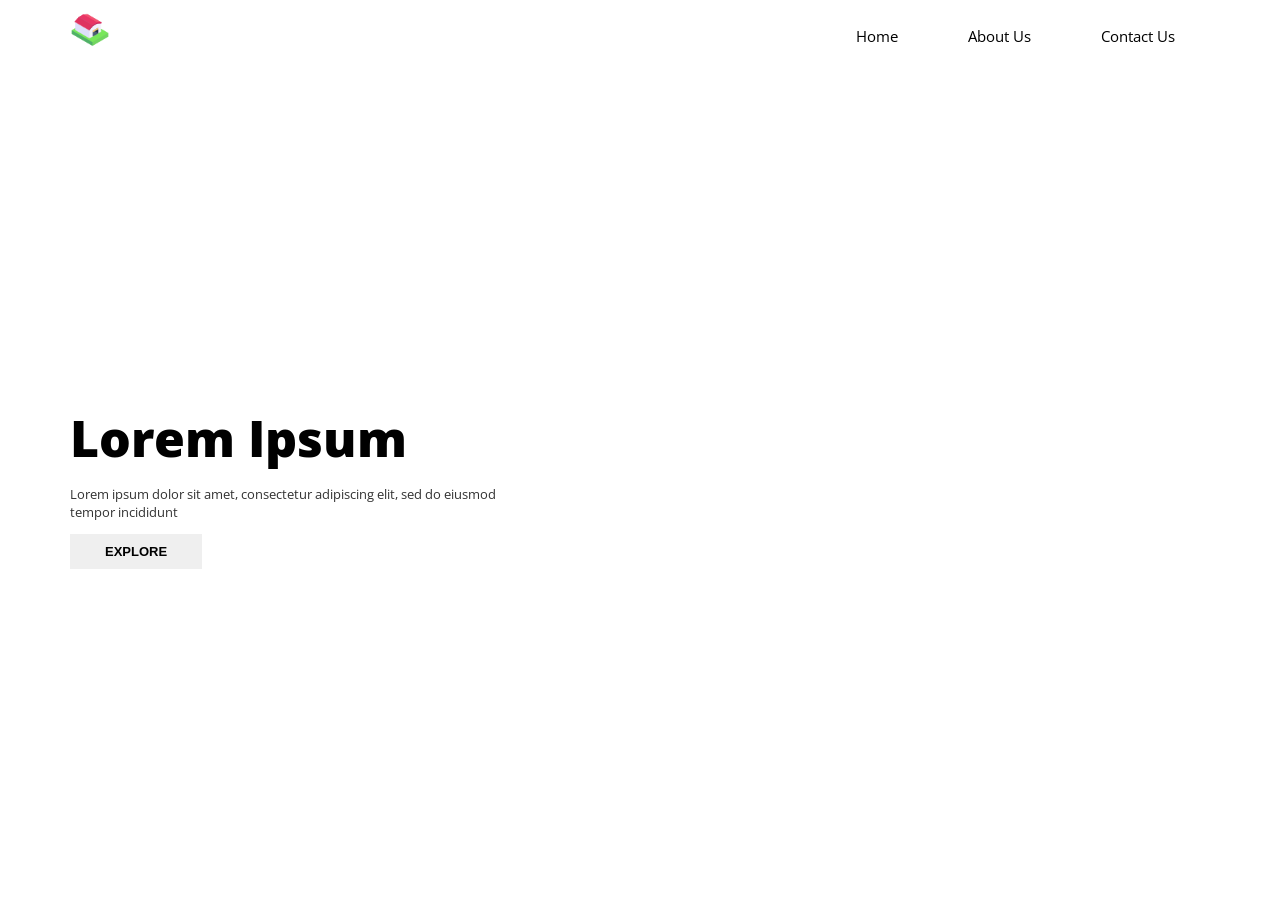
==== index.html @ e2f6b242 "Add files via upload" ====
<!DOCTYPE html>
<html lang="en">
<head>
    <meta charset="UTF-8">
    <meta http-equiv="X-UA-Compatible" content="IE=edge">
    <meta name="viewport" content="width=device-width, initial-scale=1.0">
    <title>Cake</title>
    <link rel="stylesheet" href="./assets/css/style.css">
</head>
<body>
    <section id="main">
        <nav>
            <img src="./assets/img/icon.png" height="40px" alt="">
            <ul>
                <li><a href="">Home</a></li>
                <li><a href="">About Us</a></li>
                <li><a href="">Contact Us</a></li>
            </ul>
        </nav>
        <div class="content">
            <div>
                <h1>Lorem Ipsum</h1>
                <p>Lorem ipsum dolor sit amet, consectetur adipiscing elit, sed do eiusmod tempor incididunt</p>
                <button>EXPLORE</button>

            </div>
        </div>
    </section>
    
</body>
</html>
---- assets/css/style.css ----
@import url('https://fonts.googleapis.com/css2?family=Open+Sans:wght@300;400;500;600;700;800&display=swap');

body, html{
    padding: 0%;
    margin: 0%;
    font-family: 'Open Sans', sans-serif;
}
#main{
    background: url(../img/Background.jpg) no-repeat;
    height: 100vh;
    background-size: cover;
    background-position: center;
} 
#main nav{
    display: flex;
    padding: 10PX 70PX;
    justify-content: space-between;
}
#main nav ul{
    display: flex;
    list-style: none;
}
#main nav ul li{
    margin: 0px 35px;
    font-size: 15px;
}
#main nav ul a{
    color: black;
    text-decoration: none;
}
#main .content{
    display: flex;
    align-items: center;
    height: calc(100vh - 72px);
    padding: 0 70px;
    color: black;
}
#main .content div{
    width: 450px;
    margin: 0;
}
#main .content h1{
    font-size: 50px;
    font-weight: 900;
    margin: 0;
}
#main .content p{
    font-size: 13px;
    opacity: 80%;
}
#main .content button{
    padding: 10px 35px;
    border: none;
    font-weight: 600;
    font-size: 13px;
    cursor: pointer;

}
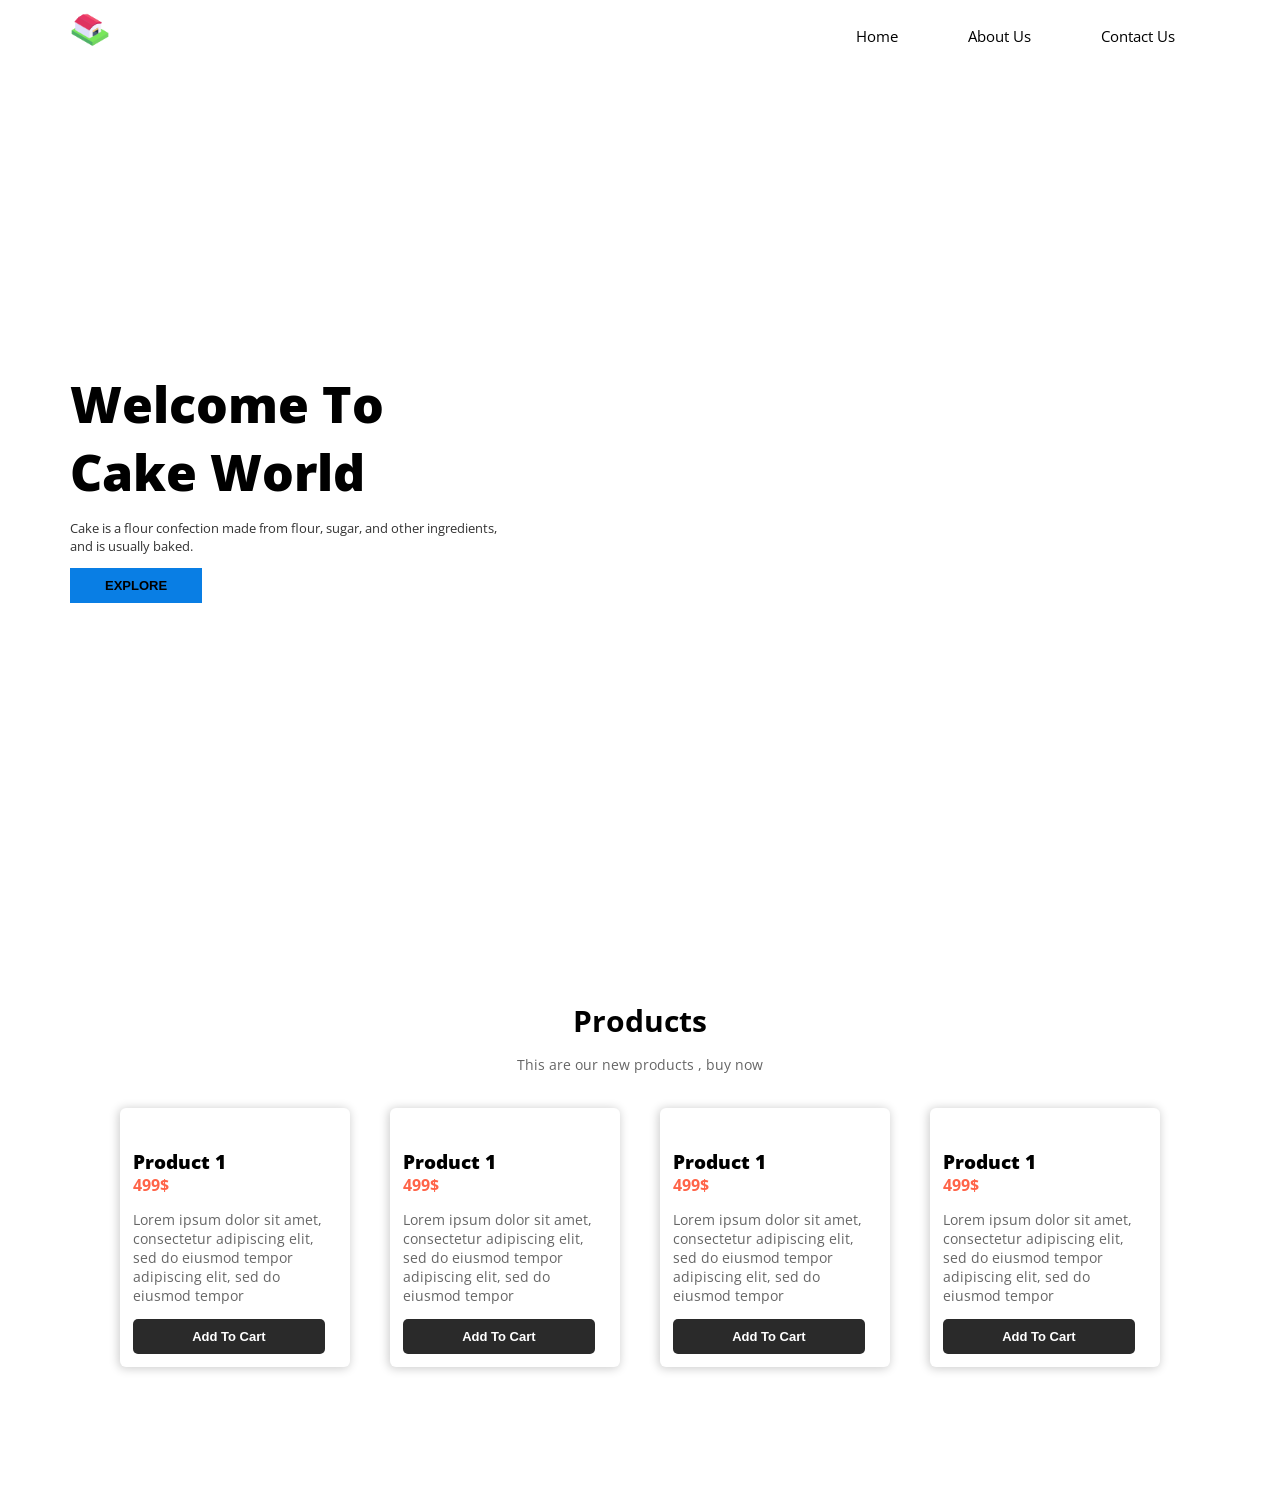
==== commit b824843e: "Update index.html" ====
--- a/index.html
+++ b/index.html
@@ -19,13 +19,60 @@
         </nav>
         <div class="content">
             <div>
-                <h1>Lorem Ipsum</h1>
-                <p>Lorem ipsum dolor sit amet, consectetur adipiscing elit, sed do eiusmod tempor incididunt</p>
+                <h1>Welcome To Cake World</h1>
+                <p>Cake is a flour confection made from flour, sugar, and other ingredients, and is usually baked.</p>
                 <button>EXPLORE</button>
 
             </div>
         </div>
     </section>
+
+    <section id="products">
+        <div class="title">
+            <h2>Products</h2>
+            <div class="des">
+                <p>This are our new products , buy now</p>
+            </div>
+        </div>
+        <div class="items">
+            <div class="card">
+                    <img src="./assets/img/cake1.png" alt="">
+                    <div class="car-d">
+                        <h3>Product 1</h3>
+                        <h5>499$</h5>
+                        <p>Lorem ipsum dolor sit amet, consectetur adipiscing elit, sed do eiusmod tempor adipiscing elit, sed do eiusmod tempor</p>
+                        <button>Add To Cart</button>
+                    </div> 
+            </div>
+            <div class="card">
+                <img src="./assets/img/cake2.png" alt="">
+                <div class="car-d">
+                    <h3>Product 1</h3>
+                    <h5>499$</h5>
+                    <p>Lorem ipsum dolor sit amet, consectetur adipiscing elit, sed do eiusmod tempor adipiscing elit, sed do eiusmod tempor</p>
+                    <button>Add To Cart</button>
+                </div>
+            </div>
+            <div class="card">
+                <img src="./assets/img/cake3.png" alt="">
+                <div class="car-d">
+                    <h3>Product 1</h3>
+                    <h5>499$</h5>
+                    <p>Lorem ipsum dolor sit amet, consectetur adipiscing elit, sed do eiusmod tempor adipiscing elit, sed do eiusmod tempor</p>
+                    <button>Add To Cart</button>
+                </div>
+            </div>
+            <div class="card">
+                <img src="./assets/img/cake4.png" alt="">
+                <div class="car-d">
+                    <h3>Product 1</h3>
+                    <h5>499$</h5>
+                    <p>Lorem ipsum dolor sit amet, consectetur adipiscing elit, sed do eiusmod tempor adipiscing elit, sed do eiusmod tempor</p>
+                    <button>Add To Cart</button>
+                </div>
+            </div>
+        </div>
+    </section>
     
 </body>
-</html>+</html>
--- a/assets/css/style.css
+++ b/assets/css/style.css
@@ -54,5 +54,68 @@
     font-weight: 600;
     font-size: 13px;
     cursor: pointer;
+    background-color: rgb(9, 126, 228);
 
-}+}
+
+#products{
+    padding: 100px 0;
+}
+#products .title{
+    text-align: center;
+    display: flex;
+    flex-direction: column;
+   justify-content: center;
+}
+#products .title h2{
+    font-size: 30px;
+    font-weight: 700;
+    margin: 0;
+}
+#products .title p{
+    padding: 0 400px;
+    font-size: 14px;
+    opacity: 60%;
+}
+#products .items{
+    margin: 0 100px;
+    display: flex;
+    
+}
+#products .items img{
+    width: 100% ;
+}
+.card{
+    margin: 20px;
+    box-shadow: -1px 1px 10px 1px #00000030;
+    border-radius: 6px;
+    
+}
+.card h3{
+    font-weight: 800;
+    color: rgb(0, 0, 0);
+    margin-bottom: 0;
+}
+.card h5{
+    margin: 0;
+    font-size: 16px;
+    color: tomato;
+}
+.card p{
+    font-size: 14px;
+    opacity: 60%;
+}
+.card button{
+    border: none;
+    width: 94%;
+    padding: 10px;
+    background: #2a2a2a;
+    color: white;
+    font-weight: 600;
+    font-size: 13px;
+    border-radius: 5px;
+    cursor: pointer;
+}
+.card .car-d{
+    padding: 0 13px 13px 13px;
+}
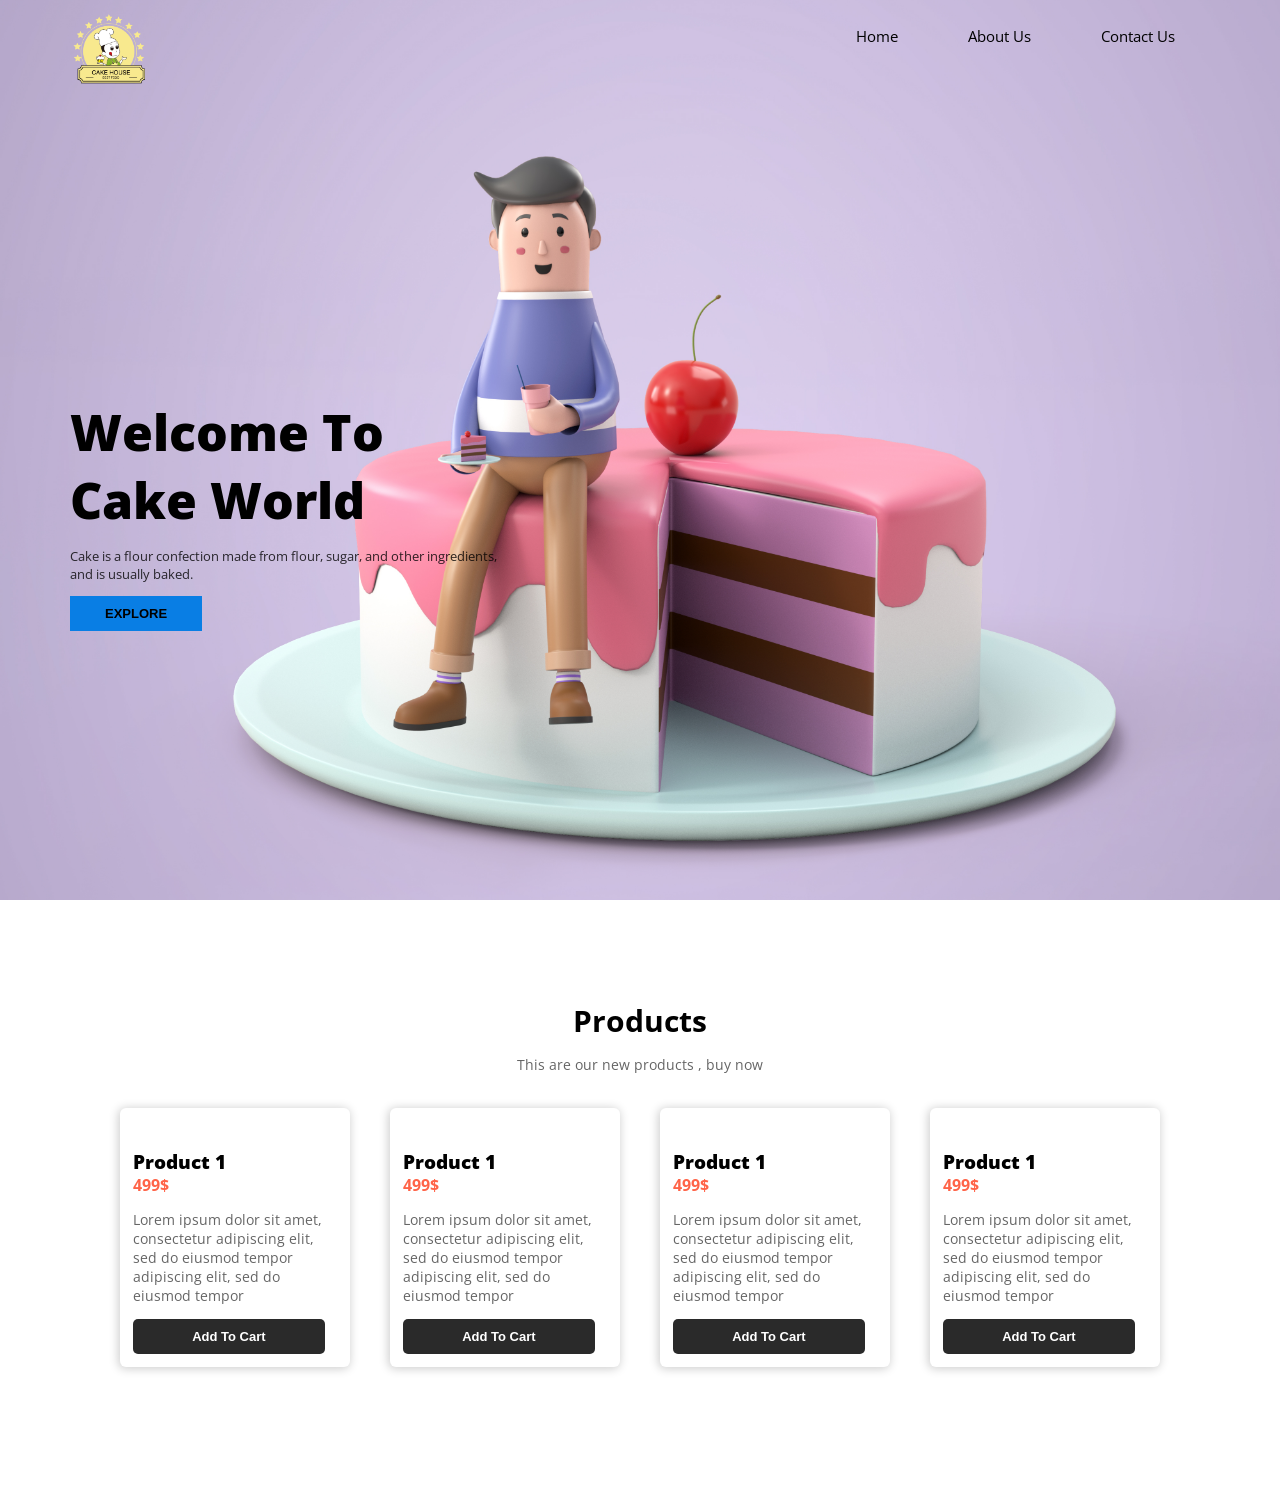
==== commit b463e8c1: "Update index.html" ====
--- a/index.html
+++ b/index.html
@@ -10,7 +10,7 @@
 <body>
     <section id="main">
         <nav>
-            <img src="./assets/img/icon.png" height="40px" alt="">
+            <img src="./assets/img/icon.png" height="80px" alt="">
             <ul>
                 <li><a href="">Home</a></li>
                 <li><a href="">About Us</a></li>
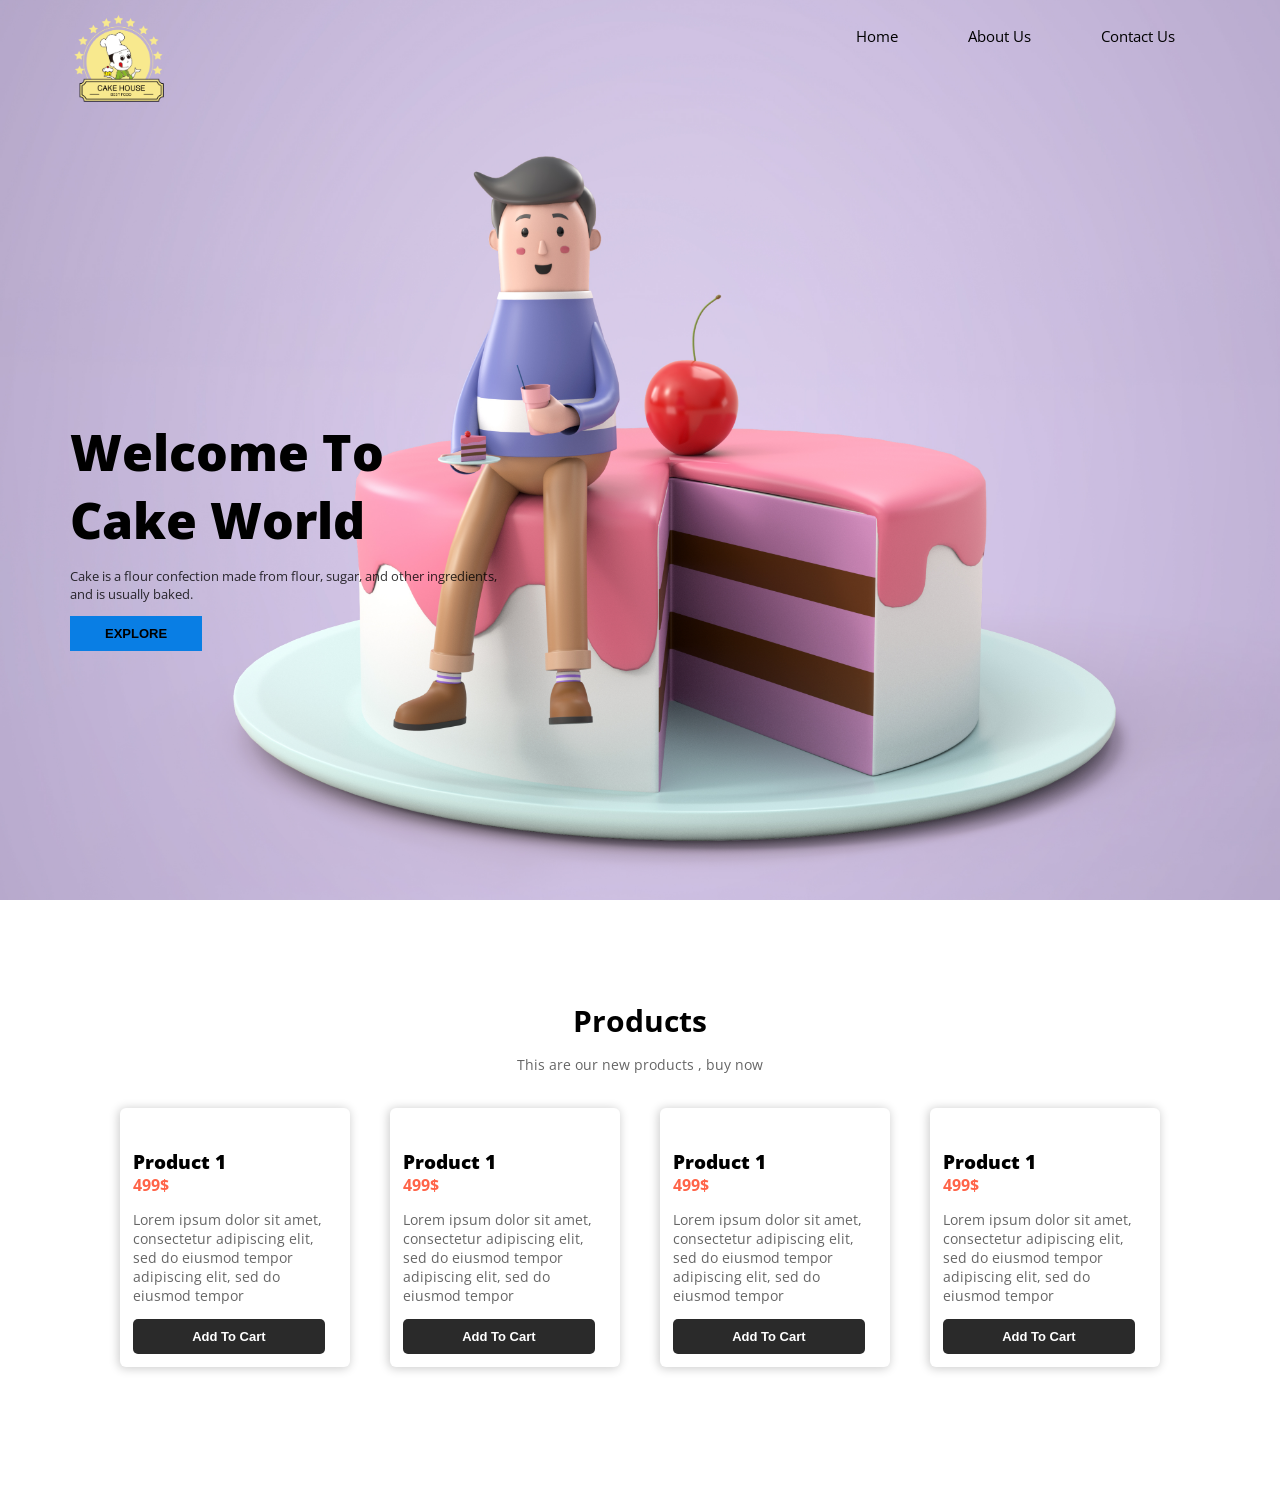
==== commit 835725b7: "Update index.html" ====
--- a/index.html
+++ b/index.html
@@ -10,7 +10,7 @@
 <body>
     <section id="main">
         <nav>
-            <img src="./assets/img/icon.png" height="80px" alt="">
+            <img src="./assets/img/icon.png" height="100px" alt="">
             <ul>
                 <li><a href="">Home</a></li>
                 <li><a href="">About Us</a></li>
@@ -36,16 +36,7 @@
         </div>
         <div class="items">
             <div class="card">
-                    <img src="./assets/img/cake1.png" alt="">
-                    <div class="car-d">
-                        <h3>Product 1</h3>
-                        <h5>499$</h5>
-                        <p>Lorem ipsum dolor sit amet, consectetur adipiscing elit, sed do eiusmod tempor adipiscing elit, sed do eiusmod tempor</p>
-                        <button>Add To Cart</button>
-                    </div> 
-            </div>
-            <div class="card">
-                <img src="./assets/img/cake2.png" alt="">
+                <img src="./assets/img/cake1.png" alt="">
                 <div class="car-d">
                     <h3>Product 1</h3>
                     <h5>499$</h5>
@@ -54,7 +45,7 @@
                 </div>
             </div>
             <div class="card">
-                <img src="./assets/img/cake3.png" alt="">
+                <img src="./assets/img/cake1.png" alt="">
                 <div class="car-d">
                     <h3>Product 1</h3>
                     <h5>499$</h5>
@@ -63,7 +54,7 @@
                 </div>
             </div>
             <div class="card">
-                <img src="./assets/img/cake4.png" alt="">
+                <img src="./assets/img/cake1.png" alt="">
                 <div class="car-d">
                     <h3>Product 1</h3>
                     <h5>499$</h5>
@@ -71,6 +62,16 @@
                     <button>Add To Cart</button>
                 </div>
             </div>
+            <div class="card">
+                <img src="./assets/img/cake1.png" alt="">
+                <div class="car-d">
+                    <h3>Product 1</h3>
+                    <h5>499$</h5>
+                    <p>Lorem ipsum dolor sit amet, consectetur adipiscing elit, sed do eiusmod tempor adipiscing elit, sed do eiusmod tempor</p>
+                    <button>Add To Cart</button>
+                </div>
+            </div>
+            
         </div>
     </section>
     
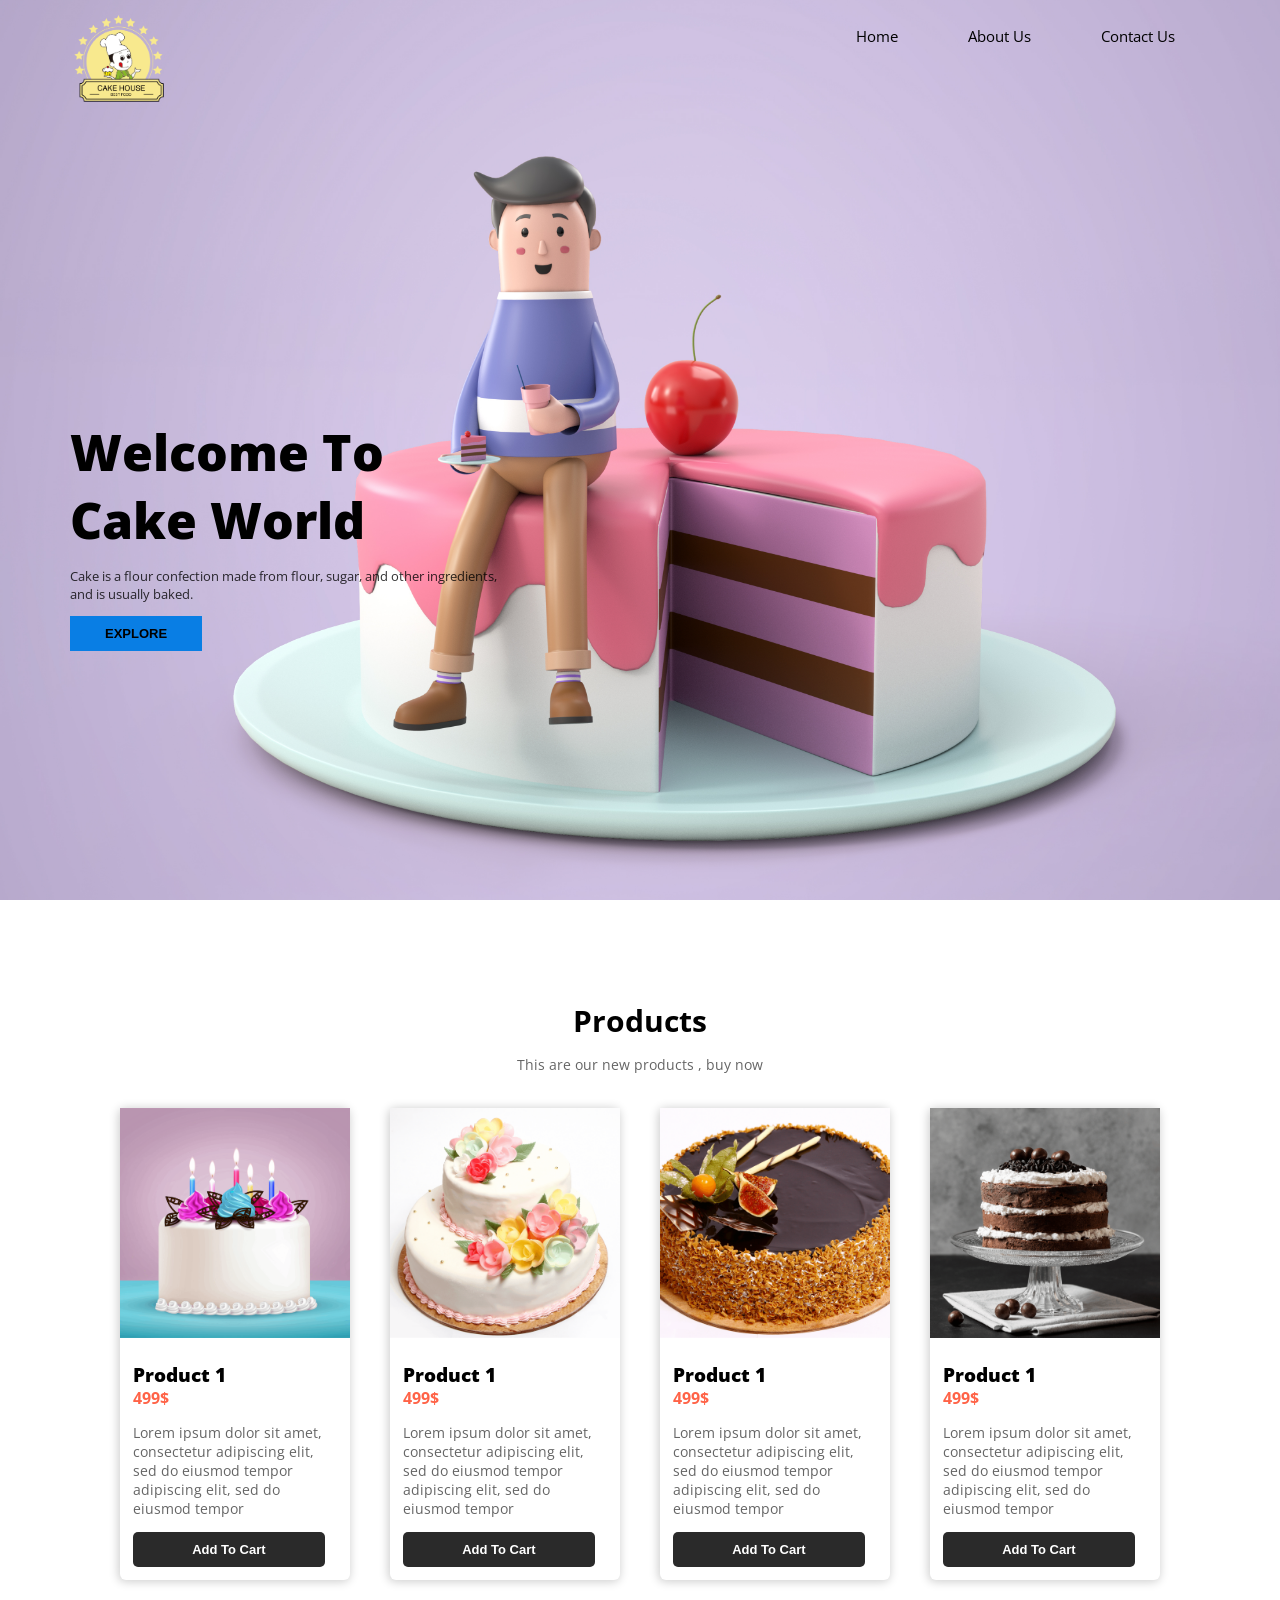
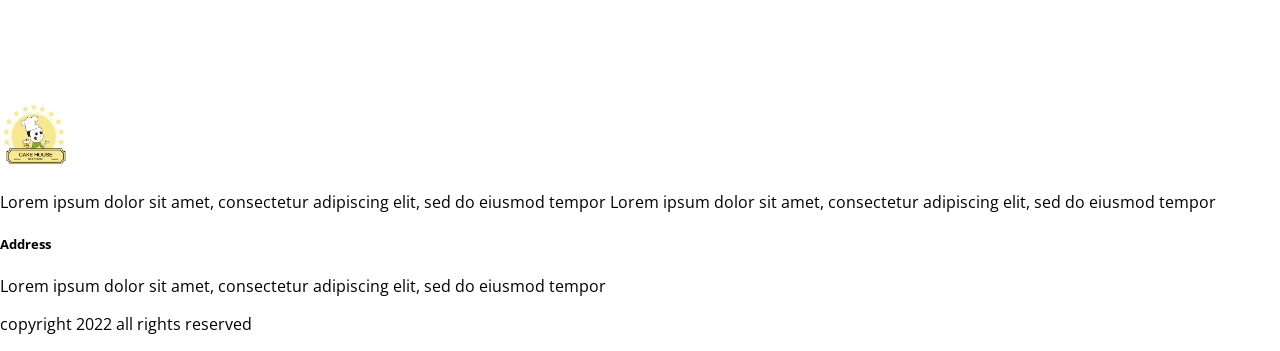
==== commit 79a16e26: "Update index.html" ====
--- a/index.html
+++ b/index.html
@@ -45,7 +45,7 @@
                 </div>
             </div>
             <div class="card">
-                <img src="./assets/img/cake1.png" alt="">
+                <img src="./assets/img/cake2.png" alt="">
                 <div class="car-d">
                     <h3>Product 1</h3>
                     <h5>499$</h5>
@@ -54,7 +54,7 @@
                 </div>
             </div>
             <div class="card">
-                <img src="./assets/img/cake1.png" alt="">
+                <img src="./assets/img/cake3.png" alt="">
                 <div class="car-d">
                     <h3>Product 1</h3>
                     <h5>499$</h5>
@@ -63,7 +63,7 @@
                 </div>
             </div>
             <div class="card">
-                <img src="./assets/img/cake1.png" alt="">
+                <img src="./assets/img/cake4.png" alt="">
                 <div class="car-d">
                     <h3>Product 1</h3>
                     <h5>499$</h5>
@@ -74,6 +74,22 @@
             
         </div>
     </section>
+    <footer>
+
+        <div class="content">
+            <div class="company">
+                <img src="./assets/img/icon.png" height="70px" alt="">
+                <p>Lorem ipsum dolor sit amet, consectetur adipiscing elit, sed do eiusmod tempor Lorem ipsum dolor sit amet, consectetur adipiscing elit, sed do eiusmod tempor</p>
+            </div>
+            <div class="address">
+                <h5>Address</h5>
+                <p>Lorem ipsum dolor sit amet, consectetur adipiscing elit, sed do eiusmod tempor</p>
+            </div>
+        </div>
+        <div class="copyright">
+            <p>copyright 2022 all rights reserved</p>
+        </div>
+    </footer>
     
 </body>
 </html>
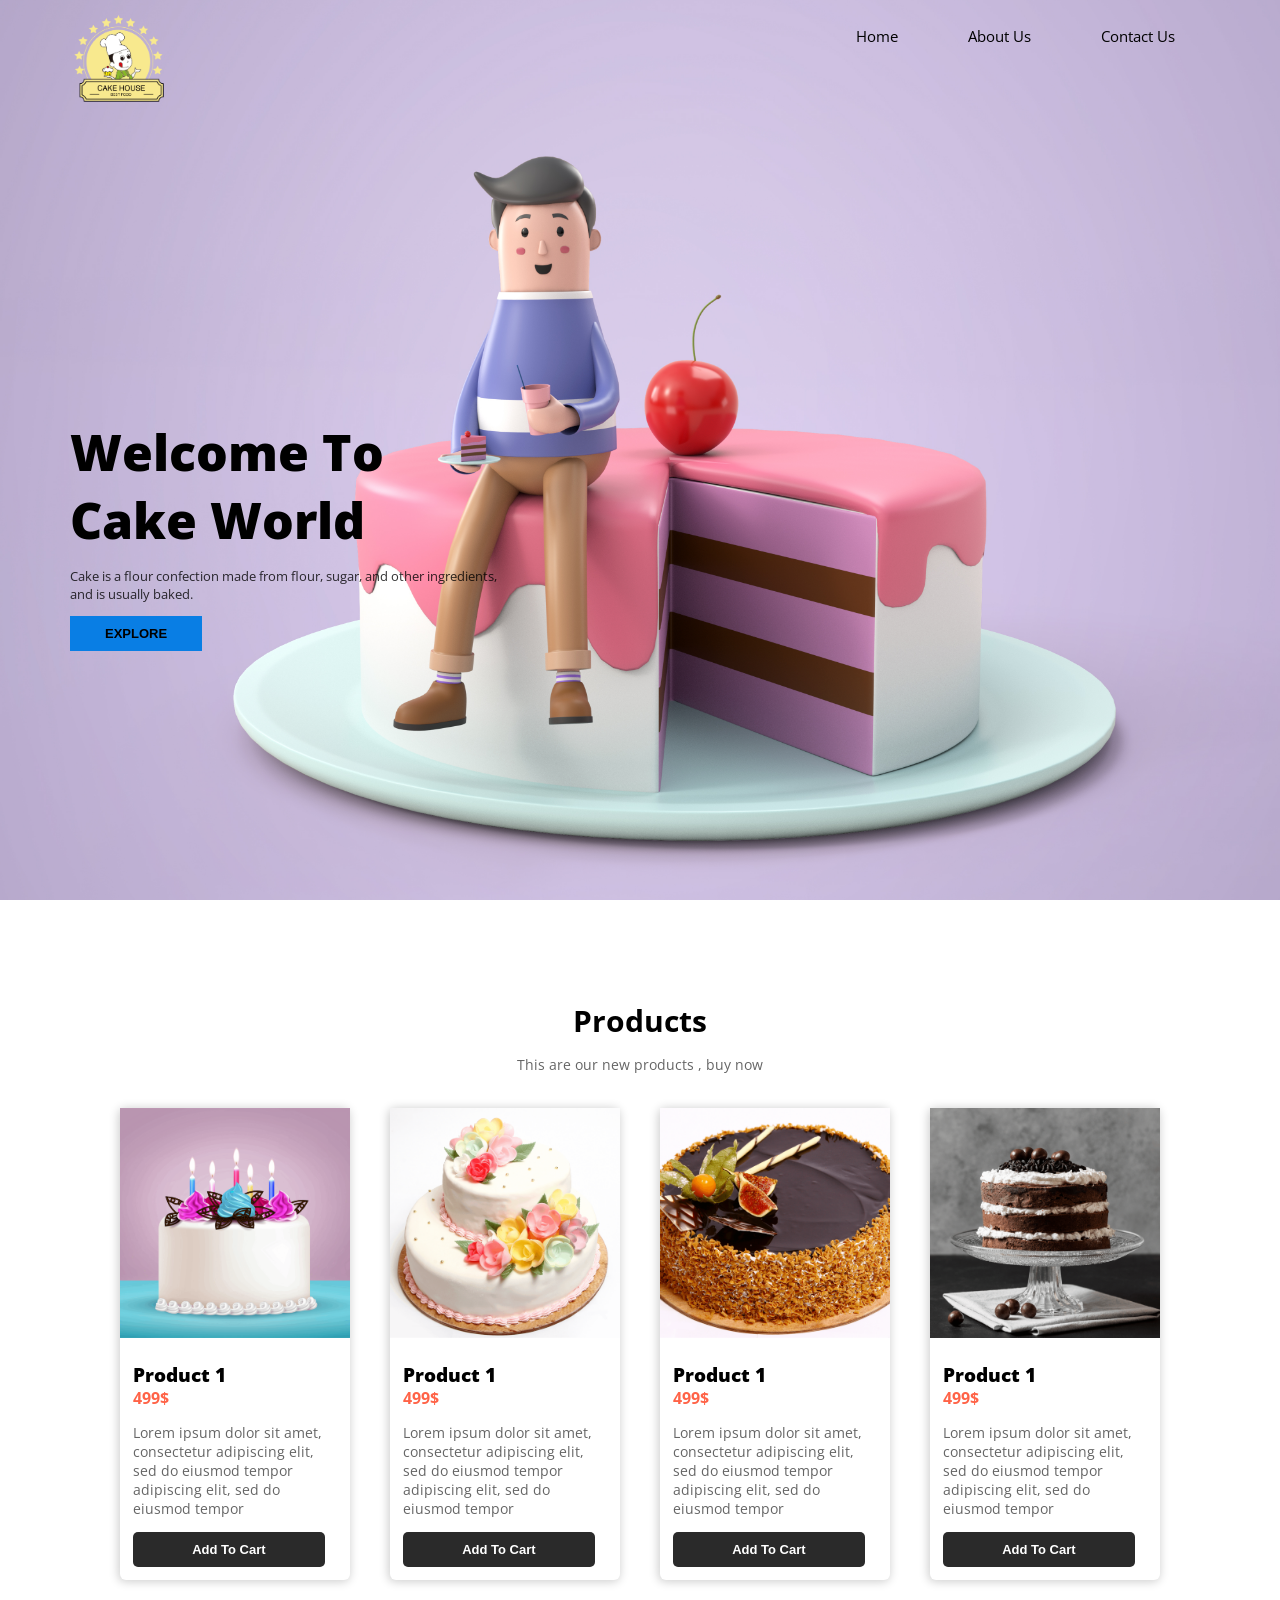
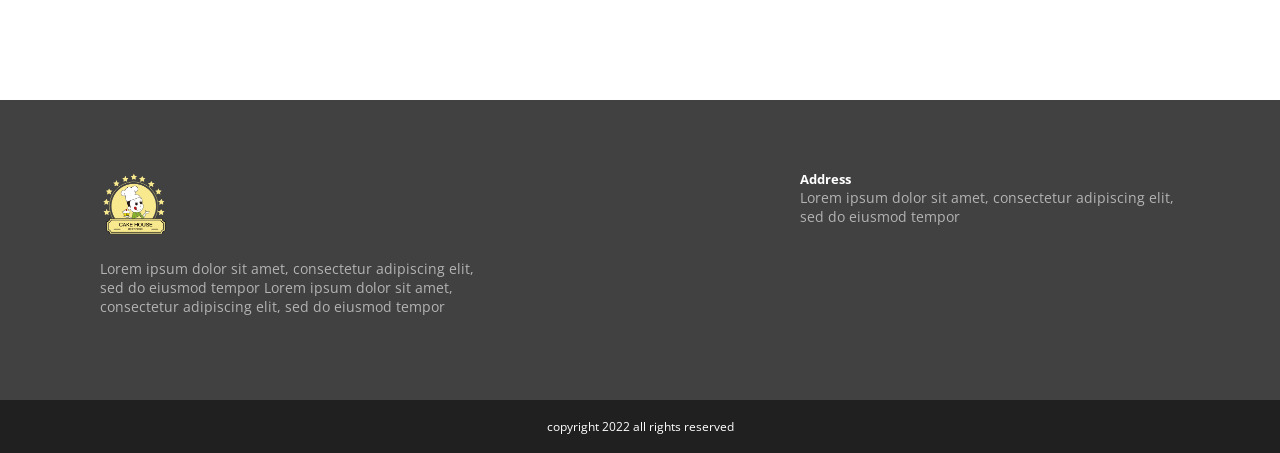
==== commit 51453543: "Add files via upload" ====
--- a/index.html
+++ b/index.html
@@ -92,4 +92,4 @@
     </footer>
     
 </body>
-</html>
+</html>
--- a/assets/css/style.css
+++ b/assets/css/style.css
@@ -16,6 +16,7 @@
     padding: 10PX 70PX;
     justify-content: space-between;
 }
+
 #main nav ul{
     display: flex;
     list-style: none;
@@ -86,6 +87,7 @@
     width: 100% ;
 }
 .card{
+    
     margin: 20px;
     box-shadow: -1px 1px 10px 1px #00000030;
     border-radius: 6px;
@@ -119,3 +121,289 @@
 .card .car-d{
     padding: 0 13px 13px 13px;
 }
+
+footer .content{
+    background: #414141;
+    padding: 70px 100px;
+    display: flex;
+    justify-content: space-between;
+    color: white;
+    
+
+}
+footer .content div{
+    width: 380px;
+    
+}
+footer .content p{
+    font-size: 14px;
+    opacity: 60%;
+}
+
+footer .content .address h5 , footer .content .address p{
+    margin: 0;
+}
+footer .copyright{
+    background: #202020;
+    padding: 6px;
+    text-align: center;
+    color: white;
+    font-size: 12px;
+}
+/*............Media 1100px..................*/
+@media screen and (max-width: 1100px) {
+    .card{
+        margin: 7px;
+    }
+    #products .items img {
+        width: 91%;
+        padding: 10px;
+    }
+    footer .content {
+        background: #414141;
+        padding: 14px 36px;
+        display: flex;
+        justify-content: space-between;
+        color: white;
+    }
+}
+
+@media screen and (max-width: 900px) {
+    .card{
+        margin: 7px;
+    }
+    #products .items img {
+        width: 91%;
+        padding: 10px;
+    }
+    #main .content h1 {
+        font-size: 38px;
+    }
+    #main .content {
+        display: flex;
+        align-items: center;
+        height: 440px;
+        padding: 0 65px;
+        color: #170adb;
+    }
+    #main .content h1 {
+        font-size: 41px;
+        text-align: left;
+    }
+    #main .content p {
+        font-size: 13px;
+        opacity: 80%;
+        text-align: revert;
+    }
+    #main .content div {
+        width: 287px;
+        margin: 0;
+        background: #2d78640f;
+    }
+    #products {
+        padding: 40px 0;
+    }
+    footer .content {
+        background: #414141;
+        padding: 14px 36px;
+        display: flex;
+        justify-content: space-between;
+        color: white;
+    }
+    footer .content div {
+        width: 294px;
+    }
+    #products .title p {
+        padding: 0px 207px;
+        font-size: 14px;
+        opacity: 60%;
+    }
+    footer .content p {
+        font-size: 10px;
+        opacity: 60%;
+    }
+    .content .company img{
+        height: 31px;
+    }
+    .card p {
+        font-size: 12px;
+        opacity: 61%;
+    }
+    footer .copyright {
+        background: #202020;
+        padding: 1px;
+        text-align: center;
+        color: white;
+        font-size: 8px;
+    }
+    
+}
+@media screen and (max-width: 800px) {
+    .card p {
+        font-size: 10px;
+        opacity: 85%;
+    }
+    .card h3 {
+        font-weight: 700;
+        color: rgb(0, 0, 0);
+        margin-bottom: 0px;
+        font-size: 14px;
+    }
+    .card h5 {
+        margin: 0;
+        font-size: 11px;
+        color: red;
+    }
+    footer .content p {
+        font-size: 9px;
+        opacity: 60%;
+    }
+    footer .content {
+        background: #414141;
+        padding: 4px 19px;
+        display: flex;
+        justify-content: space-between;
+        color: white;
+    }
+    #products .title p {
+        padding: 0px 207px;
+        font-size: 14px;
+        opacity: 60%;
+    }
+    .content .company img{
+        height: 31px;
+    }
+    footer .copyright {
+        background: #202020;
+        padding: 1px;
+        text-align: center;
+        color: white;
+        font-size: 8px;
+    }
+}
+@media screen and (max-width: 700px) {
+    #main img{
+        height: 50px;
+    }
+    #main nav {
+        display: flex;
+        padding: 10PX 70PX;
+        justify-content: space-between;
+    }
+    #main .content h1 {
+        font-size: 21px;
+        text-align: left;
+    }
+    #main .content p {
+        font-size: 10px;
+        opacity: 80%;
+        text-align: revert;
+    }
+    #main .content button {
+        padding: 3px 21px;
+        border: none;
+        font-weight: 400;
+        font-size: 10px;
+        cursor: pointer;
+        background-color: rgb(55 203 84);
+    }
+    #products .items {
+        margin: 5px 43px 8px 7px;
+        display: flex;
+    }
+    #products {
+        padding: 10px 0;
+    }
+    footer .content .address h5 {
+        margin: 0;
+        font-size: 11px;
+    }
+
+}
+@media screen and (max-width: 650px){
+    #main nav ul li {
+        margin: 0px 35px;
+        font-size: 14px;
+    }
+    #main nav {
+        display: flex;
+        padding: 0 4PX;
+        justify-content: space-between;
+    }
+    #main img {
+        height: 50px;
+        padding: 0px 22px;
+    }
+    #products .items {
+        margin: 5px 8px 8px 7px;
+        display: flex;
+    }
+    
+    @media screen and (max-width: 650px){
+        
+    }
+}
+
+@media screen and (max-width: 350px){
+    #main nav {
+    display: flex;
+    padding: 0 4PX;
+    }
+    #main nav ul li {
+        margin: 1PX 9px 0PX 14PX;
+        font-size: 10px;
+    }
+    #main .content div {
+        width: 338px;
+        margin: -149PX 35PX 51PX 149PX;
+        background: #2d78640f;
+    }
+    #products .title h2 {
+        font-size: 15px;
+        font-weight: 700;
+        margin: 0;
+    }
+    #products .title p {
+        padding: 0PX 76px;
+        font-size: 11px;
+        opacity: 63%;
+    }
+    #products .items img {
+        width: 83%;
+        padding: 5px;
+    }
+    .card {
+        margin: 1px;
+    }
+    .card p {
+        font-size: 8px;
+        opacity: 85%;
+        width: 56px;
+        padding: 0px 0px 6px 0px;
+        height: 40px;
+        overflow: scroll;
+    }
+    .card button {
+        border: none;
+        width: 85%;
+        padding: 4px;
+        background: #2a2a2a;
+        color: white;
+        font-weight: 600;
+        font-size: 6px;
+        border-radius: 5px;
+        cursor: pointer;
+    }
+    .card h3 {
+        font-weight: 700;
+        color: rgb(0, 0, 0);
+        margin-bottom: 0px;
+        font-size: 11px;
+        margin-top: -8px;
+    }
+    #products {
+        padding: 4px 0;
+    }
+   
+    
+}
